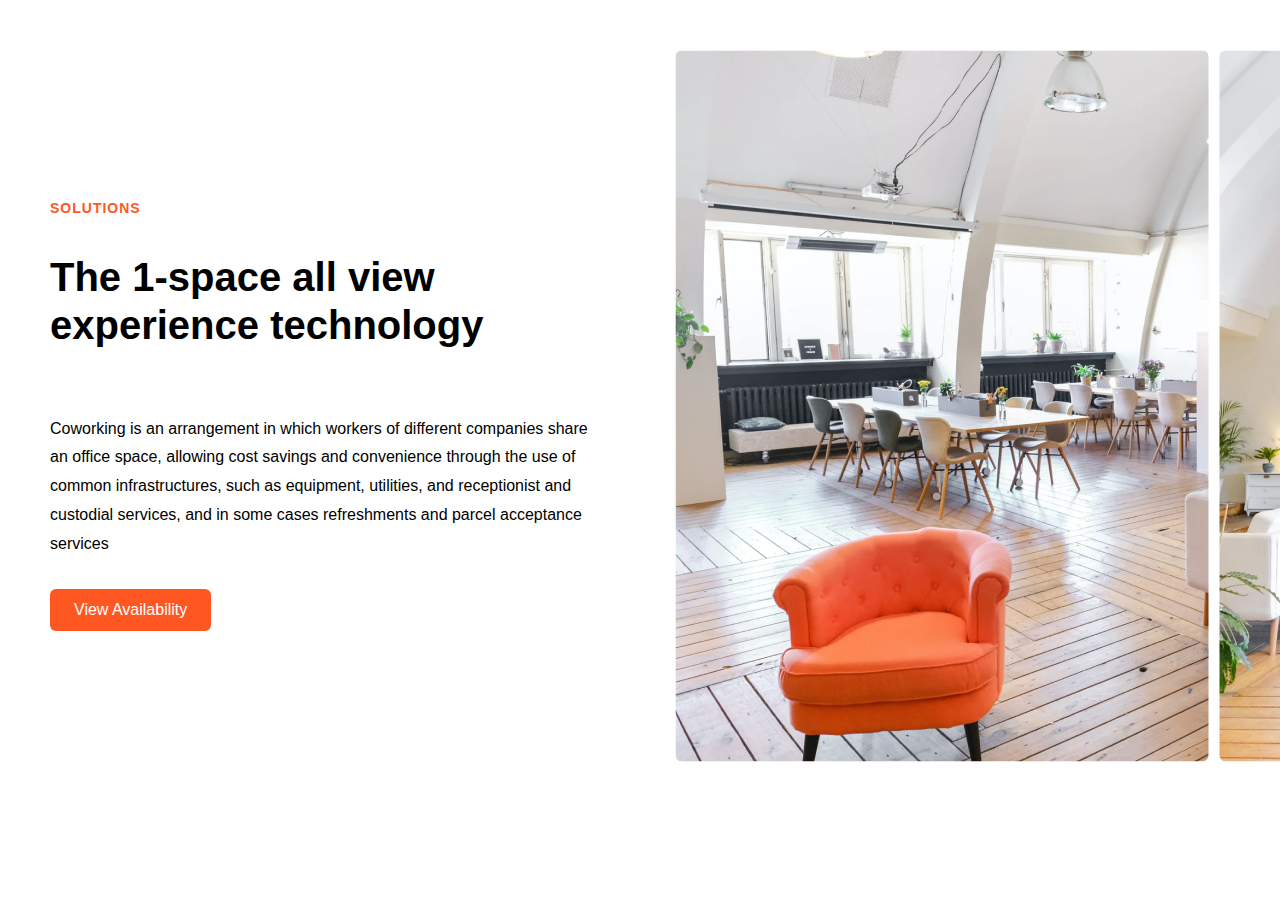
==== 3rd-sem/Web-Application-Lab/task-4/figma-recreat/index.html @ ae10350b "Add files via upload" ====
<!DOCTYPE html>
<html lang="en">
<head>
    <meta charset="UTF-8">
    <meta name="viewport" content="width=device-width, initial-scale=1.0">
    <title>Document</title>
    <link rel="stylesheet" href="style.css">
</head>
<body>
    <div id="all">
        <div id="text">
          <h4>SOLUTIONS</h4>
          <h1>The 1-space all view experience technology</h1> 
          <br>
          <p>Coworking is an arrangement in which workers of different companies share an office space, allowing cost savings and convenience through the use of common infrastructures, such as equipment, utilities, and receptionist and custodial services, and in some cases refreshments and parcel acceptance services</p>
          <button id="bt">View Availability</button>
        </div>
        <div id="image">
          <img src="Mask Group.png" alt="Office 1">
          <img src="Mask Group 2.png" alt="Office 2">
        </div>
      </div>
      
</body>
</html>
---- 3rd-sem/Web-Application-Lab/task-4/figma-recreat/style.css ----
body {
    background-color: #fff;
    font-family: Arial, sans-serif;
    margin: 0;
    padding: 50px;
    display: flex;
    justify-content: center;
}

#all {
    display: flex;
    max-width: 1200px;
    width: 100%;
    gap: 40px;
    align-items: center;
}

#text {
    flex: 1;
    display: flex;
    flex-direction: column;
    justify-content: center;
    padding-right: 30px;
}

h4 {
    color: #FF5722;
    font-size: 14px;
    text-transform: uppercase;
    letter-spacing: 1px;
    margin-bottom: 10px;
    padding: 0;
}

h1 {
    font-size: 40px;
    font-weight: 600;
    line-height: 1.2;
    padding-bottom: 5px;
    /* margin-bottom: 20px; */
}

p {
    font-size: 16px;
    line-height: 1.8;
    margin-bottom: 30px;
}

#bt {
    padding: 12px 24px;
    background-color: #FF5722;
    color: white;
    border: none;
    border-radius: 6px;
    font-size: 16px;
    width: fit-content;
    cursor: pointer;
}

#image {
    flex: 1;
    display: flex;
    gap: 10px;
    align-items: flex-start;
}

#image img {
    width: 100%;
    height: auto;
    border-radius: 8px;
    object-fit: cover;
}
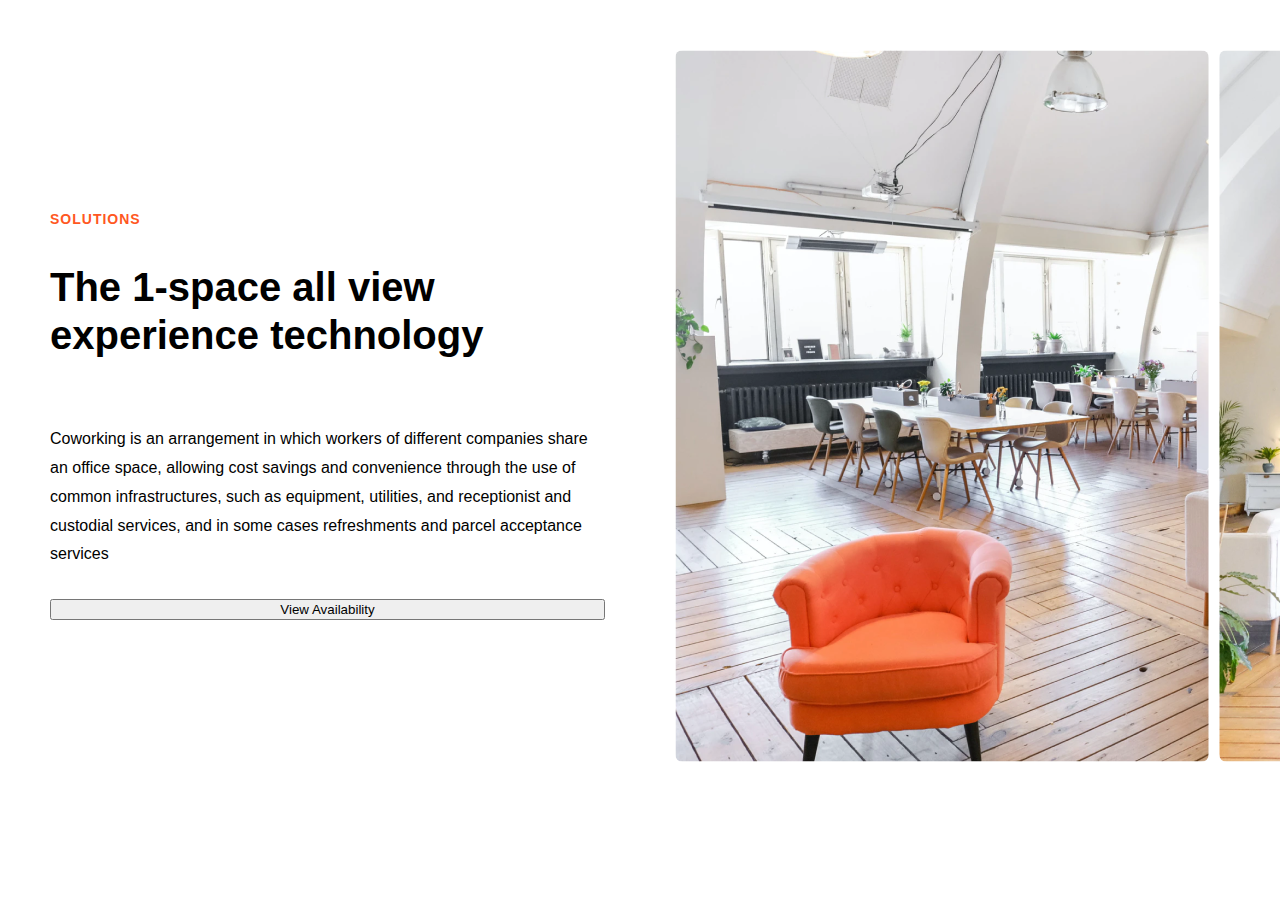
==== commit 7323689f: "Update index.html" ====
--- a/3rd-sem/Web-Application-Lab/task-4/figma-recreat/index.html
+++ b/3rd-sem/Web-Application-Lab/task-4/figma-recreat/index.html
@@ -3,7 +3,7 @@
 <head>
     <meta charset="UTF-8">
     <meta name="viewport" content="width=device-width, initial-scale=1.0">
-    <title>Document</title>
+    <title>SOLUTION!</title>
     <link rel="stylesheet" href="style.css">
 </head>
 <body>
@@ -13,11 +13,11 @@
           <h1>The 1-space all view experience technology</h1> 
           <br>
           <p>Coworking is an arrangement in which workers of different companies share an office space, allowing cost savings and convenience through the use of common infrastructures, such as equipment, utilities, and receptionist and custodial services, and in some cases refreshments and parcel acceptance services</p>
-          <button id="bt">View Availability</button>
+          <button id="btn">View Availability</button>
         </div>
         <div id="image">
-          <img src="Mask Group.png" alt="Office 1">
-          <img src="Mask Group 2.png" alt="Office 2">
+          <img src="Mask Group.png" alt="OfficePic-1">
+          <img src="Mask Group 2.png" alt="OfficePic-2">
         </div>
       </div>
       
